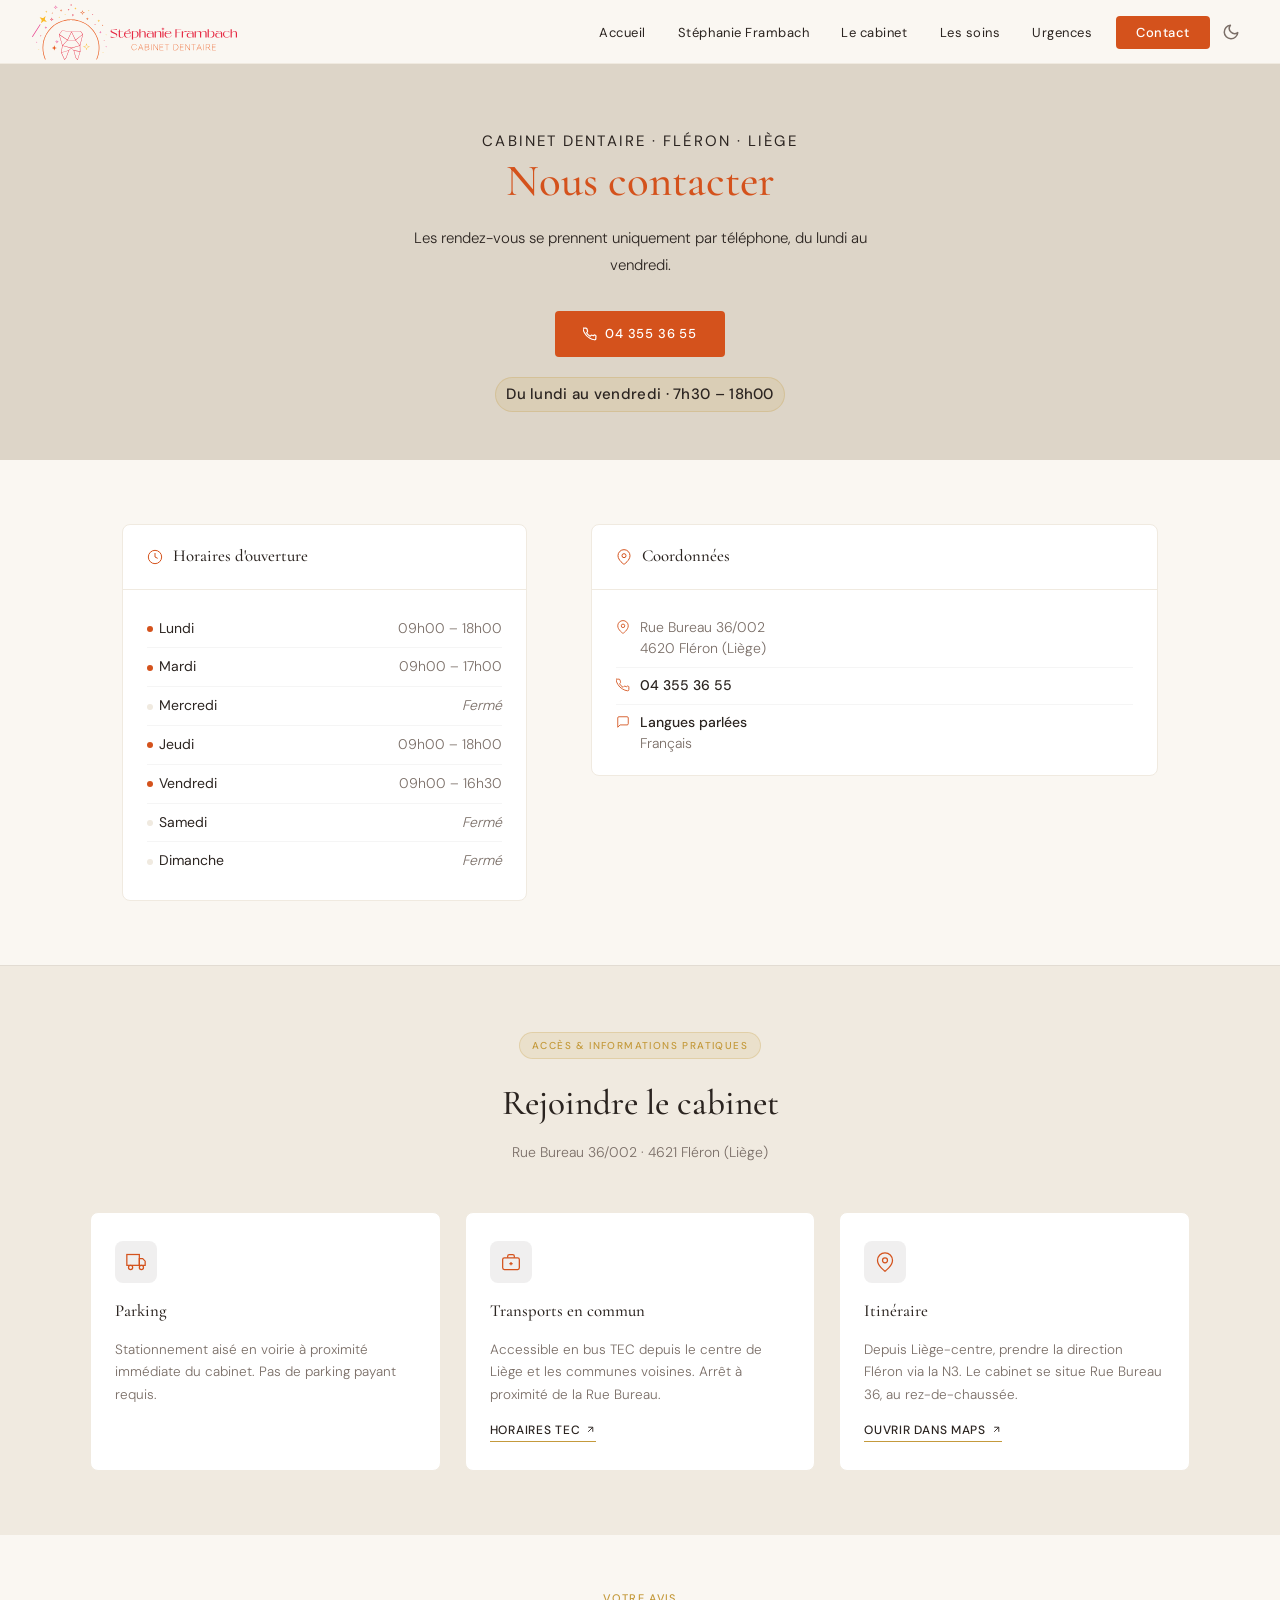
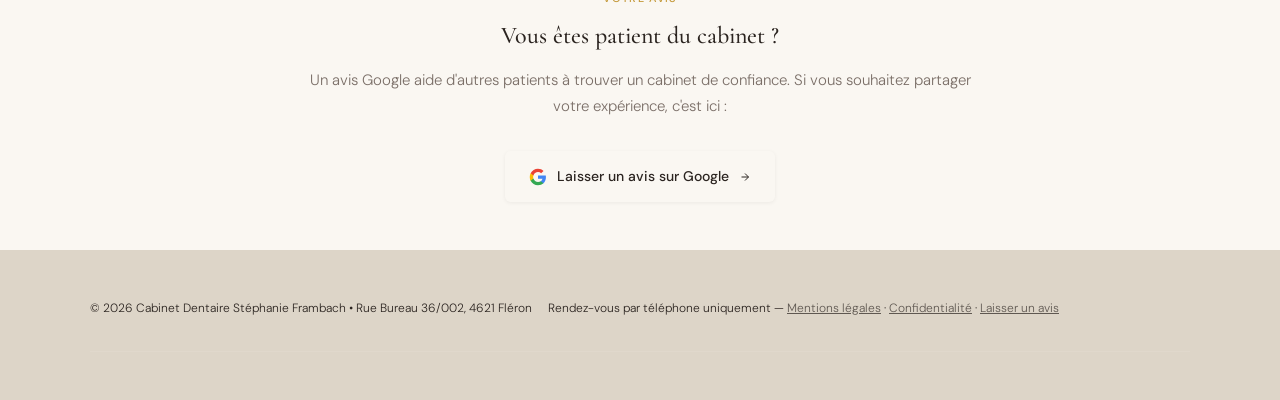
==== contact.html @ 39850436 "Initial commit" ====
<!DOCTYPE html>
<html lang="fr">
<head>
  <meta charset="UTF-8">
  <meta name="viewport" content="width=device-width, initial-scale=1.0">
  <title>Contact — Cabinet Dentaire Stéphanie Frambach · Fléron</title>
  <meta name="description" content="Contactez le Cabinet Dentaire Stéphanie Frambach à Fléron. Rendez-vous par téléphone au 04 355 36 55. Adresse, horaires, accès et informations pratiques.">
  <link rel="stylesheet" href="fonts/fonts.css">
  <link rel="canonical" href="https://www.frambach-dentiste.be/contact.html">
  <meta property="og:type"         content="website">
  <meta property="og:site_name"    content="Cabinet Dentaire Stéphanie Frambach">
  <meta property="og:locale"       content="fr_BE">
  <meta property="og:url"          content="https://www.frambach-dentiste.be/contact.html">
  <meta property="og:title"        content="Contact — Cabinet Dentaire Stéphanie Frambach · Fléron">
  <meta property="og:description"  content="Contactez le Cabinet Dentaire Stéphanie Frambach à Fléron. Rendez-vous par téléphone au 04 355 36 55. Adresse, horaires, accès et informations pratiques.">
  <meta property="og:image"        content="https://www.frambach-dentiste.be/images/og-cover.jpg">
  <meta property="og:image:width"  content="1200">
  <meta property="og:image:height" content="630">
  <link rel="icon" type="image/png" href="images/favicon.png">
  <script>!function(){var t=localStorage.getItem("theme"),d=window.matchMedia&&window.matchMedia("(prefers-color-scheme:dark)").matches;document.documentElement.setAttribute("data-theme",t||(d?"dark":"light"))}();</script>
  <style>
    *, *::before, *::after { box-sizing: border-box; margin: 0; padding: 0; }

    :root {
      --bg:            #FAF7F2;
      --surface:       #FFFFFF;
      --surface-alt:   #F0EAE0;
      --surface-deep:  #DDD5C8;
      --border:        #DDD5C8;
      --border-subtle: #EDE8E1;
      --texte:         #2B2420;
      --texte-doux:    #7A6E67;
      --orange:        #D4521C;
      --orange-hover:  #B84418;
      --orange-soft:   #F5E5DC;
      --or:            #C49A3C;
      --or-pale:       #DDB96A;
      --or-dk:         #9A7522;
      --serif: 'Cormorant Garamond', Georgia, serif;
      --sans:  'DM Sans', system-ui, sans-serif;
    }

    [data-theme="dark"] {
      --bg:            #130E0B;
      --surface:       #1C1410;
      --surface-alt:   #261A14;
      --surface-deep:  #301F17;
      --border:        #3A2920;
      --border-subtle: #251A14;
      --texte:         #F2EDE6;
      --texte-doux:    #A89990;
      --orange:        #E0622A;
      --orange-hover:  #F07040;
      --orange-soft:   #2E1A10;
      --or:            #D4A848;
      --or-pale:       #C49A3C;
      --or-dk:         #A87C28;
    }

    html { scroll-behavior: smooth; }

    body {
      font-family: var(--sans);
      font-weight: 300;
      color: var(--texte);
      background: var(--bg);
      line-height: 1.7;
      font-size: 16px;
    }

    /* ─── NAV ─── */
    nav {
      background: var(--bg);
      border-bottom: 1px solid var(--surface-alt);
      position: sticky;
      top: 0;
      z-index: 100;
      padding: 0 2rem;
      display: flex;
      align-items: center;
      justify-content: space-between;
      height: 64px;
    }
    .nav-brand {
      display: flex;
      align-items: center;
      text-decoration: none;
      height: 44px;
    }
    .nav-logo {
      height: 56px;
      width: auto;
      display: block;
    }
    .nav-logo-placeholder {
      display: none;
      font-family: var(--serif);
      font-size: 18px;
      font-weight: 500;
      color: var(--orange);
      line-height: 1.2;
    }
    .nav-logo-placeholder span {
      display: block;
      font-size: 11px;
      font-family: var(--sans);
      font-weight: 300;
      color: var(--texte-doux);
      letter-spacing: 0.06em;
      text-transform: uppercase;
      margin-top: 2px;
    }
    .nav-logo[data-error="true"] { display: none; }
    .nav-logo[data-error="true"] ~ .nav-logo-placeholder { display: block; }
    .nav-links {
      display: flex;
      list-style: none;
      gap: 0;
      align-items: center;
    }
    .nav-links a {
      text-decoration: none;
      color: var(--texte);
      font-size: 13px;
      font-weight: 400;
      letter-spacing: 0.04em;
      padding: 8px 16px;
      border-radius: 4px;
      transition: color 0.2s, background 0.2s;
      position: relative;
    }
    .nav-links a:hover { color: var(--orange); background: var(--bg); }
    .nav-links a.active { color: var(--orange); font-weight: 500; }
    .nav-links a.active::after {
      content: '';
      position: absolute;
      bottom: -1px;
      left: 16px;
      right: 16px;
      height: 2px;
      background: var(--orange);
      border-radius: 1px;
    }
    .nav-cta {
      background: var(--orange) !important;
      color: var(--surface) !important;
      padding: 8px 20px !important;
      border-radius: 4px !important;
      font-weight: 500 !important;
      margin-left: 8px;
      transition: background 0.2s !important;
    }
    .nav-cta:hover { background: var(--orange-hover) !important; }
    .nav-theme-li { display: flex; align-items: center; margin-left: 4px; }
    .theme-toggle {
      background: none;
      border: none;
      cursor: pointer;
      padding: 6px 8px;
      color: var(--texte-doux);
      display: flex;
      align-items: center;
      border-radius: 6px;
      transition: color 0.2s, background 0.2s;
    }
    .theme-toggle:hover { color: var(--orange); background: var(--surface-alt); }
    .theme-toggle svg { width: 18px; height: 18px; }
    .theme-toggle .icon-sun { display: none; }
    .theme-toggle .icon-moon { display: block; }
    [data-theme="dark"] .theme-toggle .icon-sun { display: block; }
    [data-theme="dark"] .theme-toggle .icon-moon { display: none; }
    .nav-hamburger { display: none; background: none; border: none; cursor: pointer; padding: 4px; }

    /* ─── PAGE HERO ─── */
    .page-hero {
      background: var(--surface-deep);
      padding: 4rem 2rem 3rem;
      text-align: center;
      position: relative;
      overflow: hidden;
    }
    .page-hero::before {
      content: '';
      position: absolute;
      inset: 0;
      background: none;
      pointer-events: none;
    }
    .page-hero-eyebrow {
      font-size: 11px;
      font-weight: 400;
      letter-spacing: 0.14em;
      text-transform: uppercase;
      color: var(--or);
      margin-bottom: 0.75rem;
      animation: fadeUp 0.6s ease both;
    }
    .page-hero h1 {
      font-family: var(--serif);
      font-size: clamp(1.8rem, 3.5vw, 2.8rem);
      font-weight: 500;
      color: var(--orange);
      line-height: 1.2;
      margin-bottom: 1rem;
      animation: fadeUp 0.6s 0.1s ease both;
    }
    .page-hero p {
      font-size: 15px;
      color: var(--texte);
      max-width: 480px;
      margin: 0 auto;
      line-height: 1.8;
      animation: fadeUp 0.6s 0.2s ease both;
    }
    .hero-actions {
      display: flex;
      flex-direction: column;
      align-items: center;
      gap: 20px;
      margin-top: 2rem;
      animation: fadeUp 0.6s 0.4s ease both;      
    }
    .btn-primary {
      display: inline-flex;
      align-items: center;
      gap: 8px;
      background: var(--orange);
      color: var(--surface);
      text-decoration: none;
      padding: 12px 28px;
      border-radius: 4px;
      font-size: 13px;
      font-weight: 500;
      letter-spacing: 0.06em;
      text-transform: uppercase;
      transition: background 0.2s, transform 0.15s;
    }
    .btn-primary:hover { background: var(--orange-hover); transform: translateY(-1px); }

    /* ─── HORAIRE BADGE ─── */
    .horaire-badge {
      display: inline-flex;
      align-items: center;
      gap: 4px;
      background: rgba(196,154,60,0.12);
      color: var(--texte);
      font-size: 12px;
      font-weight: 500;
      padding: 3px 10px;
      border-radius: 20px;
      border: 1px solid rgba(196,154,60,0.25);
      margin-top: 6px;
      letter-spacing: 0.02em;
    }

    /* ─── LAYOUT PRINCIPAL ─── */
    .contact-layout {
      max-width: 1100px;
      margin: 0 auto;
      padding: 4rem 2rem;
      display: grid;
      grid-template-columns: 1fr 1.4fr;
      gap: 4rem;
      align-items: start;
    }

    /* ─── COLONNE GAUCHE — infos ─── */
    .info-col { display: flex; flex-direction: column; gap: 2.5rem; }

    .info-card {
      background: var(--surface);
      border-radius: 8px;
      border: 1px solid var(--surface-alt);
      overflow: hidden;
    }
    .info-card-header {
      padding: 1.1rem 1.5rem;
      border-bottom: 1px solid var(--surface-alt);
      display: flex;
      align-items: center;
      gap: 10px;
    }
    .info-card-header svg {
      width: 16px;
      height: 16px;
      stroke: var(--orange);
      fill: none;
      stroke-width: 1.5;
      flex-shrink: 0;
    }
    .info-card-header h2 {
      font-family: var(--serif);
      font-size: 1.05rem;
      font-weight: 500;
      color: var(--texte);
    }
    .info-card-body { padding: 1.25rem 1.5rem; }

    /* Rows dans les cards */
    .info-row {
      display: flex;
      align-items: flex-start;
      gap: 10px;
      font-size: 14px;
      color: var(--texte-doux);
      line-height: 1.55;
      padding: 7px 0;
      border-bottom: 1px solid rgba(0,0,0,0.04);
    }
    .info-row:last-child { border-bottom: none; padding-bottom: 0; }
    .info-row svg { width: 14px; height: 14px; stroke: var(--orange); fill: none; stroke-width: 1.5; margin-top: 3px; flex-shrink: 0; }
    .info-row a { color: var(--texte); text-decoration: none; font-weight: 500; }
    .info-row a:hover { color: var(--or); }
    .info-row strong { color: var(--texte); font-weight: 500; }

    /* Horaires */
    .horaires-table { width: 100%; border-collapse: collapse; }
    .horaires-table tr td {
      padding: 7px 0;
      font-size: 14px;
      color: var(--texte-doux);
      border-bottom: 1px solid rgba(0,0,0,0.04);
      vertical-align: middle;
    }
    .horaires-table tr:last-child td { border-bottom: none; }
    .horaires-table tr td:first-child {
      font-weight: 400;
      color: var(--texte);
      width: 42%;
    }
    .horaires-table tr td:last-child { text-align: right; }
    .ferme { color: #7A6E67 !important; font-style: italic; }
    .jour-badge {
      display: inline-block;
      width: 6px;
      height: 6px;
      border-radius: 50%;
      background: var(--orange);
      margin-right: 6px;
      vertical-align: middle;
    }
    .jour-badge.closed { background: var(--surface-alt); }

    /* Badges convention / tiers payant */
    .badge-row { display: flex; flex-wrap: wrap; gap: 8px; margin-top: 4px; }
    .badge {
      display: inline-flex;
      align-items: center;
      gap: 5px;
      padding: 4px 10px;
      border-radius: 20px;
      font-size: 12px;
      font-weight: 400;
      background: var(--bg);
      color: var(--texte-doux);
      border: 1px solid var(--surface-alt);
    }
    .badge svg { width: 11px; height: 11px; stroke: var(--orange); fill: none; stroke-width: 2; }
    .badge.green { background: rgba(212,82,28,0.08); border-color: rgba(212,82,28,0.12); color: var(--orange); }

    /* ─── COLONNE DROITE — carte ─── */
    .map-col { display: flex; flex-direction: column; gap: 1.5rem; }

    .map-wrapper {
      border-radius: 8px;
      overflow: hidden;
      border: 1px solid var(--surface-alt);
      box-shadow: 0 2px 12px rgba(0,0,0,0.06);
      background: var(--surface-alt);
    }
    .map-wrapper iframe {
      display: block;
      width: 100%;
      height: 420px;
      border: none;
    }
    .map-footer {
      display: flex;
      align-items: center;
      justify-content: space-between;
      padding: 0.9rem 1.1rem;
      background: var(--surface);
      border-top: 1px solid var(--surface-alt);
    }
    .map-address {
      font-size: 13px;
      color: var(--texte-doux);
      line-height: 1.4;
    }
    .map-address strong { display: block; color: var(--texte); font-weight: 500; }
    .map-link {
      display: inline-flex;
      align-items: center;
      gap: 5px;
      font-size: 12px;
      font-weight: 500;
      letter-spacing: 0.06em;
      text-transform: uppercase;
      color: var(--texte);
      text-decoration: none;
      white-space: nowrap;
      flex-shrink: 0;
      margin-left: 1rem;
      border-bottom: 1px solid var(--or);
      padding-bottom: 1px;
      transition: color 0.2s;
    }
    .map-link:hover { color: var(--or); }
    .map-link svg { width: 12px; height: 12px; stroke: currentColor; fill: none; stroke-width: 2; }

    /* Accès card sous la map */
    .access-card {
      background: var(--surface);
      border-radius: 8px;
      border: 1px solid var(--surface-alt);
      padding: 1.25rem 1.5rem;
      display: grid;
      grid-template-columns: 1fr 1fr;
      gap: 1rem 1.5rem;
    }
    .access-item { display: flex; flex-direction: column; gap: 4px; }
    .access-label {
      font-size: 10px;
      font-weight: 500;
      letter-spacing: 0.1em;
      text-transform: uppercase;
      color: var(--or);
    }
    .access-value {
      font-size: 13px;
      color: var(--texte-doux);
      line-height: 1.5;
    }

    /* ─── SECTION ACCÈS PRATIQUE ─── */
    .acces-section {
      background: var(--surface-alt);
      padding: 4rem 2rem;
      border-top: 1px solid rgba(0,0,0,0.06);
    }
    .acces-inner { max-width: 1100px; margin: 0 auto; }
    .acces-header {
      text-align: center;
      margin-bottom: 3rem;
    }
    .section-tag {
      display: inline-block;
      font-size: 10px;
      font-weight: 500;
      letter-spacing: 0.14em;
      text-transform: uppercase;
      color: var(--or);
      background: rgba(196,154,60,0.12);
      border: 1px solid rgba(196,154,60,0.25);
      padding: 4px 12px;
      border-radius: 20px;
      margin-bottom: 0.85rem;
    }
    .acces-header h2 {
      font-family: var(--serif);
      font-size: clamp(1.6rem, 3vw, 2.2rem);
      font-weight: 500;
      color: var(--texte);
      margin-bottom: 0.5rem;
    }
    .acces-header p {
      font-size: 14px;
      color: var(--texte-doux);
    }
    .acces-grid {
      display: grid;
      grid-template-columns: repeat(3, 1fr);
      gap: 1.5rem;
    }
    .acces-card {
      background: var(--surface);
      border-radius: 8px;
      border: 1px solid var(--surface-alt);
      padding: 1.75rem 1.5rem;
      display: flex;
      flex-direction: column;
      gap: 0.85rem;
    }
    .acces-card-icon {
      width: 42px;
      height: 42px;
      border-radius: 8px;
      background: rgba(43,36,32,0.07);
      display: flex;
      align-items: center;
      justify-content: center;
      flex-shrink: 0;
    }
    .acces-card-icon svg {
      width: 20px;
      height: 20px;
      stroke: var(--orange);
      fill: none;
      stroke-width: 1.5;
    }
    .acces-card h3 {
      font-family: var(--serif);
      font-size: 1.05rem;
      font-weight: 500;
      color: var(--texte);
    }
    .acces-card p {
      font-size: 13.5px;
      color: var(--texte-doux);
      line-height: 1.65;
    }
    .acces-card a {
      display: inline-flex;
      align-items: center;
      gap: 5px;
      font-size: 12px;
      font-weight: 500;
      letter-spacing: 0.06em;
      text-transform: uppercase;
      color: var(--texte);
      text-decoration: none;
      border-bottom: 1px solid var(--or);
      padding-bottom: 1px;
      margin-top: auto;
      transition: color 0.2s;
      width: fit-content;
    }
    .acces-card a:hover { color: var(--or); }
    .acces-card a svg { width: 11px; height: 11px; stroke: currentColor; fill: none; stroke-width: 2; }

    /* ─── FOOTER ─── */
    footer {
      background: var(--surface-deep);
      padding: 3rem 2rem 1.5rem;
    }
    .footer-inner {
      max-width: 1100px;
      margin: 0 auto;
    }
    .footer-top {
      display: flex;
      justify-content: space-between;
      align-items: flex-start;
      gap: 2rem;
      flex-wrap: wrap;
      padding-bottom: 2rem;
      border-bottom: 1px solid rgba(255,255,255,0.08);
      margin-bottom: 1.5rem;
    }
    .footer-bottom {
      display: flex;
      justify-content: space-between;
      align-items: center;
      flex-wrap: wrap;
      gap: 1rem;
    }
    .footer-copy { font-size: 12px; color: var(--texte); }
    .footer-copy a { color: inherit; text-decoration: underline; opacity: 0.7; }
    .footer-copy a:hover { opacity: 1; }

    /* ─── ANIMATIONS ─── */
    @keyframes fadeUp {
      from { opacity: 0; transform: translateY(14px); }
      to   { opacity: 1; transform: translateY(0); }
    }

    /* ─── MOBILE ─── */
    @media (max-width: 768px) {
      .nav-links { display: none; }
      .nav-hamburger { display: flex; flex-direction: column; gap: 4px; }
      .nav-hamburger span { display: block; width: 22px; height: 1.5px; background: var(--texte); border-radius: 1px; }
      .nav-links.open {
        display: flex;
        flex-direction: column;
        position: absolute;
        top: 64px;
        left: 0; right: 0;
        background: var(--surface);
        border-bottom: 1px solid var(--surface-alt);
        padding: 1rem;
        gap: 4px;
      }
      .nav-links.open a { padding: 10px 12px; }
      .nav-cta { margin-left: 0; }
      .contact-layout {
        grid-template-columns: 1fr;
        gap: 2rem;
        padding: 2rem 1.5rem;
      }
      .map-col { order: -1; }
      .map-wrapper iframe { height: 280px; }
      .access-card { grid-template-columns: 1fr 1fr; }
      .acces-grid { grid-template-columns: 1fr; }
      footer .footer-top { flex-direction: column; }
    }

    @media (max-width: 480px) {
      .access-card { grid-template-columns: 1fr; }
    }
  </style>
</head>
<body>

  <!-- NAVIGATION -->
  <nav id="nav">
    <a href="index.html" class="nav-brand">
      <img
        src="images/logo-frambach.svg"
        alt="Cabinet Dentaire Stéphanie Frambach"
        class="nav-logo"
        onerror="this.setAttribute('data-error','true')"
      />
      <span class="nav-logo-placeholder">
        Cabinet Dentaire Stéphanie Frambach
        <span>Dentiste généraliste · Fléron</span>
      </span>
    </a>
    <button class="nav-hamburger" id="hamburger" aria-label="Menu" onclick="document.querySelector('.nav-links').classList.toggle('open')">
      <span></span><span></span><span></span>
    </button>
    <ul class="nav-links" id="nav-links">
      <li><a href="index.html">Accueil</a></li>
      <li><a href="docteur-frambach.html">Stéphanie Frambach</a></li>
      <li><a href="le-cabinet.html">Le cabinet</a></li>
      <li><a href="les-soins.html">Les soins</a></li>
      <li><a href="urgences.html">Urgences</a></li>
      <li><a href="contact.html" class="nav-cta">Contact</a></li>
      <li class="nav-theme-li"><button class="theme-toggle" onclick="toggleTheme()" aria-label="Changer le thème"><svg class="icon-sun" viewBox="0 0 24 24" fill="none" stroke="currentColor" stroke-width="2" stroke-linecap="round" stroke-linejoin="round"><circle cx="12" cy="12" r="5"/><line x1="12" y1="1" x2="12" y2="3"/><line x1="12" y1="21" x2="12" y2="23"/><line x1="4.22" y1="4.22" x2="5.64" y2="5.64"/><line x1="18.36" y1="18.36" x2="19.78" y2="19.78"/><line x1="1" y1="12" x2="3" y2="12"/><line x1="21" y1="12" x2="23" y2="12"/><line x1="4.22" y1="19.78" x2="5.64" y2="18.36"/><line x1="18.36" y1="5.64" x2="19.78" y2="4.22"/></svg><svg class="icon-moon" viewBox="0 0 24 24" fill="none" stroke="currentColor" stroke-width="2" stroke-linecap="round" stroke-linejoin="round"><path d="M21 12.79A9 9 0 1 1 11.21 3 7 7 0 0 0 21 12.79z"/></svg></button></li>
    </ul>
  </nav>

  <!-- PAGE HERO -->
  <section class="page-hero">
    <p class="page-hero-eyebrow">Cabinet dentaire · Fléron · Liège</p>
    <h1>Nous contacter</h1>
    <p>Les rendez-vous se prennent uniquement par téléphone, du lundi au vendredi.</p>
    <div class="hero-actions">
      <a href="tel:0435536355" class="btn-primary">
        <svg width="14" height="14" fill="none" stroke="currentColor" stroke-width="2" viewBox="0 0 24 24">
          <path d="M22 16.92v3a2 2 0 01-2.18 2 19.79 19.79 0 01-8.63-3.07A19.5 19.5 0 013.07 10.8a19.79 19.79 0 01-3.07-8.68A2 2 0 012 2h3a2 2 0 012 1.72c.127.96.361 1.903.7 2.81a2 2 0 01-.45 2.11L6.09 9.91a16 16 0 006 6l1.27-1.27a2 2 0 012.11-.45c.907.339 1.85.573 2.81.7A2 2 0 0122 16.92z"/>
        </svg>
        04 355 36 55
      </a>
      <p class="horaire-badge">Du lundi au vendredi · 7h30 – 18h00</p>
    </div>
  </section>

  <!-- CONTENU PRINCIPAL -->
  <div class="contact-layout">

    <!-- COLONNE GAUCHE -->
    <div class="info-col">

      <!-- Horaires -->
      <div class="info-card">
        <div class="info-card-header">
          <svg viewBox="0 0 24 24"><circle cx="12" cy="12" r="10"/><polyline points="12 6 12 12 16 14"/></svg>
          <h2>Horaires d'ouverture</h2>
        </div>
        <div class="info-card-body">
          <table class="horaires-table">
            <tr>
              <td><span class="jour-badge"></span>Lundi</td>
              <td>09h00 – 18h00</td>
            </tr>
            <tr>
              <td><span class="jour-badge"></span>Mardi</td>
              <td>09h00 – 17h00</td>
            </tr>
            <tr>
              <td><span class="jour-badge closed"></span>Mercredi</td>
              <td class="ferme">Fermé</td>
            </tr>
            <tr>
              <td><span class="jour-badge"></span>Jeudi</td>
              <td>09h00 – 18h00</td>
            </tr>
            <tr>
              <td><span class="jour-badge"></span>Vendredi</td>
              <td>09h00 – 16h30</td>
            </tr>
            <tr>
              <td><span class="jour-badge closed"></span>Samedi</td>
              <td class="ferme">Fermé</td>
            </tr>
            <tr>
              <td><span class="jour-badge closed"></span>Dimanche</td>
              <td class="ferme">Fermé</td>
            </tr>
          </table>
        </div>
      </div>

    </div><!-- /info-col -->

    <!-- COLONNE DROITE — Coordonnées + Carte + Accès -->
    <div class="map-col">

      <!-- Coordonnées -->
      <div class="info-card">
        <div class="info-card-header">
          <svg viewBox="0 0 24 24"><path d="M21 10c0 7-9 13-9 13s-9-6-9-13a9 9 0 0118 0z"/><circle cx="12" cy="10" r="3"/></svg>
          <h2>Coordonnées</h2>
        </div>
        <div class="info-card-body">
          <div class="info-row">
            <svg viewBox="0 0 24 24"><path d="M21 10c0 7-9 13-9 13s-9-6-9-13a9 9 0 0118 0z"/><circle cx="12" cy="10" r="3"/></svg>
            <div>Rue Bureau 36/002<br>4620 Fléron (Liège)</div>
          </div>
          <div class="info-row">
            <svg viewBox="0 0 24 24"><path d="M22 16.92v3a2 2 0 01-2.18 2 19.79 19.79 0 01-8.63-3.07A19.5 19.5 0 013.07 10.8a19.79 19.79 0 01-3.07-8.68A2 2 0 012 2h3a2 2 0 012 1.72c.127.96.361 1.903.7 2.81a2 2 0 01-.45 2.11L6.09 9.91a16 16 0 006 6l1.27-1.27a2 2 0 012.11-.45c.907.339 1.85.573 2.81.7A2 2 0 0122 16.92z"/></svg>
            <a href="tel:0435536355">04 355 36 55</a>
          </div>
          <div class="info-row">
            <svg viewBox="0 0 24 24"><path d="M21 15a2 2 0 01-2 2H7l-4 4V5a2 2 0 012-2h14a2 2 0 012 2z"/></svg>
            <div><strong>Langues parlées</strong><br>Français</div>
          </div>
        </div>
      </div>

    </div><!-- /map-col -->

  </div><!-- /contact-layout -->

  <!-- SECTION ACCÈS & INFORMATIONS PRATIQUES -->
  <section class="acces-section">
    <div class="acces-inner">
      <div class="acces-header">
        <span class="section-tag">Accès & informations pratiques</span>
        <h2>Rejoindre le cabinet</h2>
        <p>Rue Bureau 36/002 · 4621 Fléron (Liège)</p>
      </div>
      <div class="acces-grid">

        <div class="acces-card">
          <div class="acces-card-icon">
            <svg viewBox="0 0 24 24"><rect x="1" y="3" width="15" height="13"/><polygon points="16 8 20 8 23 11 23 16 16 16 16 8"/><circle cx="5.5" cy="18.5" r="2.5"/><circle cx="18.5" cy="18.5" r="2.5"/></svg>
          </div>
          <h3>Parking</h3>
          <p>Stationnement aisé en voirie à proximité immédiate du cabinet. Pas de parking payant requis.</p>
        </div>

        <div class="acces-card">
          <div class="acces-card-icon">
            <svg viewBox="0 0 24 24"><rect x="2" y="7" width="20" height="14" rx="2"/><path d="M16 7V5a2 2 0 00-2-2h-4a2 2 0 00-2 2v2"/><line x1="12" y1="12" x2="12" y2="16"/><line x1="10" y1="14" x2="14" y2="14"/></svg>
          </div>
          <h3>Transports en commun</h3>
          <p>Accessible en bus TEC depuis le centre de Liège et les communes voisines. Arrêt à proximité de la Rue Bureau.</p>
          <a href="https://www.letec.be" target="_blank" rel="noopener">
            Horaires TEC
            <svg viewBox="0 0 24 24"><line x1="7" y1="17" x2="17" y2="7"/><polyline points="7 7 17 7 17 17"/></svg>
          </a>
        </div>

        <div class="acces-card">
          <div class="acces-card-icon">
            <svg viewBox="0 0 24 24"><path d="M21 10c0 7-9 13-9 13s-9-6-9-13a9 9 0 0118 0z"/><circle cx="12" cy="10" r="3"/></svg>
          </div>
          <h3>Itinéraire</h3>
          <p>Depuis Liège-centre, prendre la direction Fléron via la N3. Le cabinet se situe Rue Bureau 36, au rez-de-chaussée.</p>
          <a href="https://maps.google.com/?q=Rue+Bureau+36,+4621+Fléron,+Belgique" target="_blank" rel="noopener">
            Ouvrir dans Maps
            <svg viewBox="0 0 24 24"><line x1="7" y1="17" x2="17" y2="7"/><polyline points="7 7 17 7 17 17"/></svg>
          </a>
        </div>

      </div>
    </div>
  </section>


  <!-- AVIS GOOGLE -->
  <section style="background: var(--creme); padding: 3rem 2rem; border-top: 1px solid var(--creme-mid);">
    <div style="max-width: 680px; margin: 0 auto; text-align: center;">
      <span style="display: inline-block; font-size: 11px; font-weight: 500; letter-spacing: 0.12em; text-transform: uppercase; color: var(--or); margin-bottom: 0.75rem;">Votre avis</span>
      <h2 style="font-family: var(--serif); font-size: 1.5rem; font-weight: 500; color: var(--texte); margin-bottom: 1rem; line-height: 1.3;">Vous êtes patient du cabinet ?</h2>
      <p style="font-size: 15px; color: var(--texte-doux); line-height: 1.75; margin-bottom: 2rem;">Un avis Google aide d'autres patients à trouver un cabinet de confiance. Si vous souhaitez partager votre expérience, c'est ici :</p>
      <a href="https://www.google.com/search?sca_esv=3df39b1f29bc2f8f&sxsrf=ANbL-n7Ypntmsi2mDtUpsgQH4TIjG6ddMg:1777442916231&si=AL3DRZFIhG6pAqfNLal55wUTwygCG0fClF3UxiOmgw9Hq7nbWQ_9FLi091JX9YJ6JtrWbzt2RheUGinvZo4nqyVSPJp3hwSlm3Px4ykmmLHrIBm7LLf8hU2JE641ZBtiujvEfCTGknKCRJobtBTjHGIUFoP81W72d01PgXNHRb6j4V80ic9vRD8%3D&q=Cabinet+dentaire+St%C3%A9phanie+Frambach+Avis&sa=X&ved=2ahUKEwi1qIXtspKUAxWPzgIHHQCEPckQ0bkNegQIRBAF&biw=3440&bih=1271&dpr=1"
         target="_blank"
         rel="noopener noreferrer"
         style="display: inline-flex; align-items: center; gap: 10px; background: var(--blanc); color: var(--texte); border: 1px solid var(--creme-mid); border-radius: 6px; padding: 0.85rem 1.5rem; font-size: 14px; font-weight: 500; text-decoration: none; box-shadow: 0 1px 4px rgba(0,0,0,0.06); transition: box-shadow 0.2s;">
        <svg width="18" height="18" viewBox="0 0 24 24" fill="none" xmlns="http://www.w3.org/2000/svg">
          <path d="M22.56 12.25c0-.78-.07-1.53-.2-2.25H12v4.26h5.92c-.26 1.37-1.04 2.53-2.21 3.31v2.77h3.57c2.08-1.92 3.28-4.74 3.28-8.09z" fill="#4285F4"/>
          <path d="M12 23c2.97 0 5.46-.98 7.28-2.66l-3.57-2.77c-.98.66-2.23 1.06-3.71 1.06-2.86 0-5.29-1.93-6.16-4.53H2.18v2.84C3.99 20.53 7.7 23 12 23z" fill="#34A853"/>
          <path d="M5.84 14.09c-.22-.66-.35-1.36-.35-2.09s.13-1.43.35-2.09V7.07H2.18C1.43 8.55 1 10.22 1 12s.43 3.45 1.18 4.93l3.66-2.84z" fill="#FBBC05"/>
          <path d="M12 5.38c1.62 0 3.06.56 4.21 1.64l3.15-3.15C17.45 2.09 14.97 1 12 1 7.7 1 3.99 3.47 2.18 7.07l3.66 2.84c.87-2.6 3.3-4.53 6.16-4.53z" fill="#EA4335"/>
        </svg>
        Laisser un avis sur Google
        <svg width="12" height="12" viewBox="0 0 24 24" fill="none" stroke="currentColor" stroke-width="2"><line x1="5" y1="12" x2="19" y2="12"/><polyline points="12 5 19 12 12 19"/></svg>
      </a>
    </div>
  </section>

  <!-- FOOTER -->
  <footer>
    <div class="footer-inner">
      <div class="footer-top">
      <div class="footer-bottom">
        <p class="footer-copy">© 2026 Cabinet Dentaire Stéphanie Frambach • Rue Bureau 36/002, 4621 Fléron</p>
        <p class="footer-copy">Rendez-vous par téléphone uniquement — <a href="mentions-legales.html">Mentions légales</a> · <a href="politique-de-confidentialite.html">Confidentialité</a> · <a href="https://www.google.com/search?sca_esv=3df39b1f29bc2f8f&sxsrf=ANbL-n7Ypntmsi2mDtUpsgQH4TIjG6ddMg:1777442916231&si=AL3DRZFIhG6pAqfNLal55wUTwygCG0fClF3UxiOmgw9Hq7nbWQ_9FLi091JX9YJ6JtrWbzt2RheUGinvZo4nqyVSPJp3hwSlm3Px4ykmmLHrIBm7LLf8hU2JE641ZBtiujvEfCTGknKCRJobtBTjHGIUFoP81W72d01PgXNHRb6j4V80ic9vRD8%3D&q=Cabinet+dentaire+St%C3%A9phanie+Frambach+Avis&sa=X&ved=2ahUKEwi1qIXtspKUAxWPzgIHHQCEPckQ0bkNegQIRBAF&biw=3440&bih=1271&dpr=1" target="_blank" rel="noopener noreferrer">Laisser un avis</a></p>
      </div>
    </div>
  </footer>

  <script src="theme.js"></script>
</body>
</html>
---- fonts/fonts.css ----
/* ─────────────────────────────────────────────────────────────────────────
   Fonts auto-hébergées — Cormorant Garamond v21 + DM Sans v17
   Subsets : latin + latin-ext (suffisant pour le français belge)
   Généré le 2026-04-27
───────────────────────────────────────────────────────────────────────── */

/* ── Cormorant Garamond — Normal (poids 400 / 500 / 600) ── */

@font-face {
  font-family: 'Cormorant Garamond';
  font-style: normal;
  font-weight: 400 600;
  font-display: swap;
  src: url('cormorant-garamond-normal-latin-ext.woff2') format('woff2');
  unicode-range: U+0100-02BA, U+02BD-02C5, U+02C7-02CC, U+02CE-02D7,
                 U+02DD-02FF, U+0304, U+0308, U+0329, U+1D00-1DBF,
                 U+1E00-1E9F, U+1EF2-1EFF, U+2020, U+20A0-20AB,
                 U+20AD-20C0, U+2113, U+2C60-2C7F, U+A720-A7FF;
}

@font-face {
  font-family: 'Cormorant Garamond';
  font-style: normal;
  font-weight: 400 600;
  font-display: swap;
  src: url('cormorant-garamond-normal-latin.woff2') format('woff2');
  unicode-range: U+0000-00FF, U+0131, U+0152-0153, U+02BB-02BC, U+02C6,
                 U+02DA, U+02DC, U+0304, U+0308, U+0329, U+2000-206F,
                 U+20AC, U+2122, U+2191, U+2193, U+2212, U+2215,
                 U+FEFF, U+FFFD;
}

/* ── Cormorant Garamond — Italic (poids 400 / 500) ── */

@font-face {
  font-family: 'Cormorant Garamond';
  font-style: italic;
  font-weight: 400 500;
  font-display: swap;
  src: url('cormorant-garamond-italic-latin-ext.woff2') format('woff2');
  unicode-range: U+0100-02BA, U+02BD-02C5, U+02C7-02CC, U+02CE-02D7,
                 U+02DD-02FF, U+0304, U+0308, U+0329, U+1D00-1DBF,
                 U+1E00-1E9F, U+1EF2-1EFF, U+2020, U+20A0-20AB,
                 U+20AD-20C0, U+2113, U+2C60-2C7F, U+A720-A7FF;
}

@font-face {
  font-family: 'Cormorant Garamond';
  font-style: italic;
  font-weight: 400 500;
  font-display: swap;
  src: url('cormorant-garamond-italic-latin.woff2') format('woff2');
  unicode-range: U+0000-00FF, U+0131, U+0152-0153, U+02BB-02BC, U+02C6,
                 U+02DA, U+02DC, U+0304, U+0308, U+0329, U+2000-206F,
                 U+20AC, U+2122, U+2191, U+2193, U+2212, U+2215,
                 U+FEFF, U+FFFD;
}

/* ── DM Sans — Normal (poids 300 / 400 / 500) ── */

@font-face {
  font-family: 'DM Sans';
  font-style: normal;
  font-weight: 300 500;
  font-display: swap;
  src: url('dm-sans-latin-ext.woff2') format('woff2');
  unicode-range: U+0100-02BA, U+02BD-02C5, U+02C7-02CC, U+02CE-02D7,
                 U+02DD-02FF, U+0304, U+0308, U+0329, U+1D00-1DBF,
                 U+1E00-1E9F, U+1EF2-1EFF, U+2020, U+20A0-20AB,
                 U+20AD-20C0, U+2113, U+2C60-2C7F, U+A720-A7FF;
}

@font-face {
  font-family: 'DM Sans';
  font-style: normal;
  font-weight: 300 500;
  font-display: swap;
  src: url('dm-sans-latin.woff2') format('woff2');
  unicode-range: U+0000-00FF, U+0131, U+0152-0153, U+02BB-02BC, U+02C6,
                 U+02DA, U+02DC, U+0304, U+0308, U+0329, U+2000-206F,
                 U+20AC, U+2122, U+2191, U+2193, U+2212, U+2215,
                 U+FEFF, U+FFFD;
}
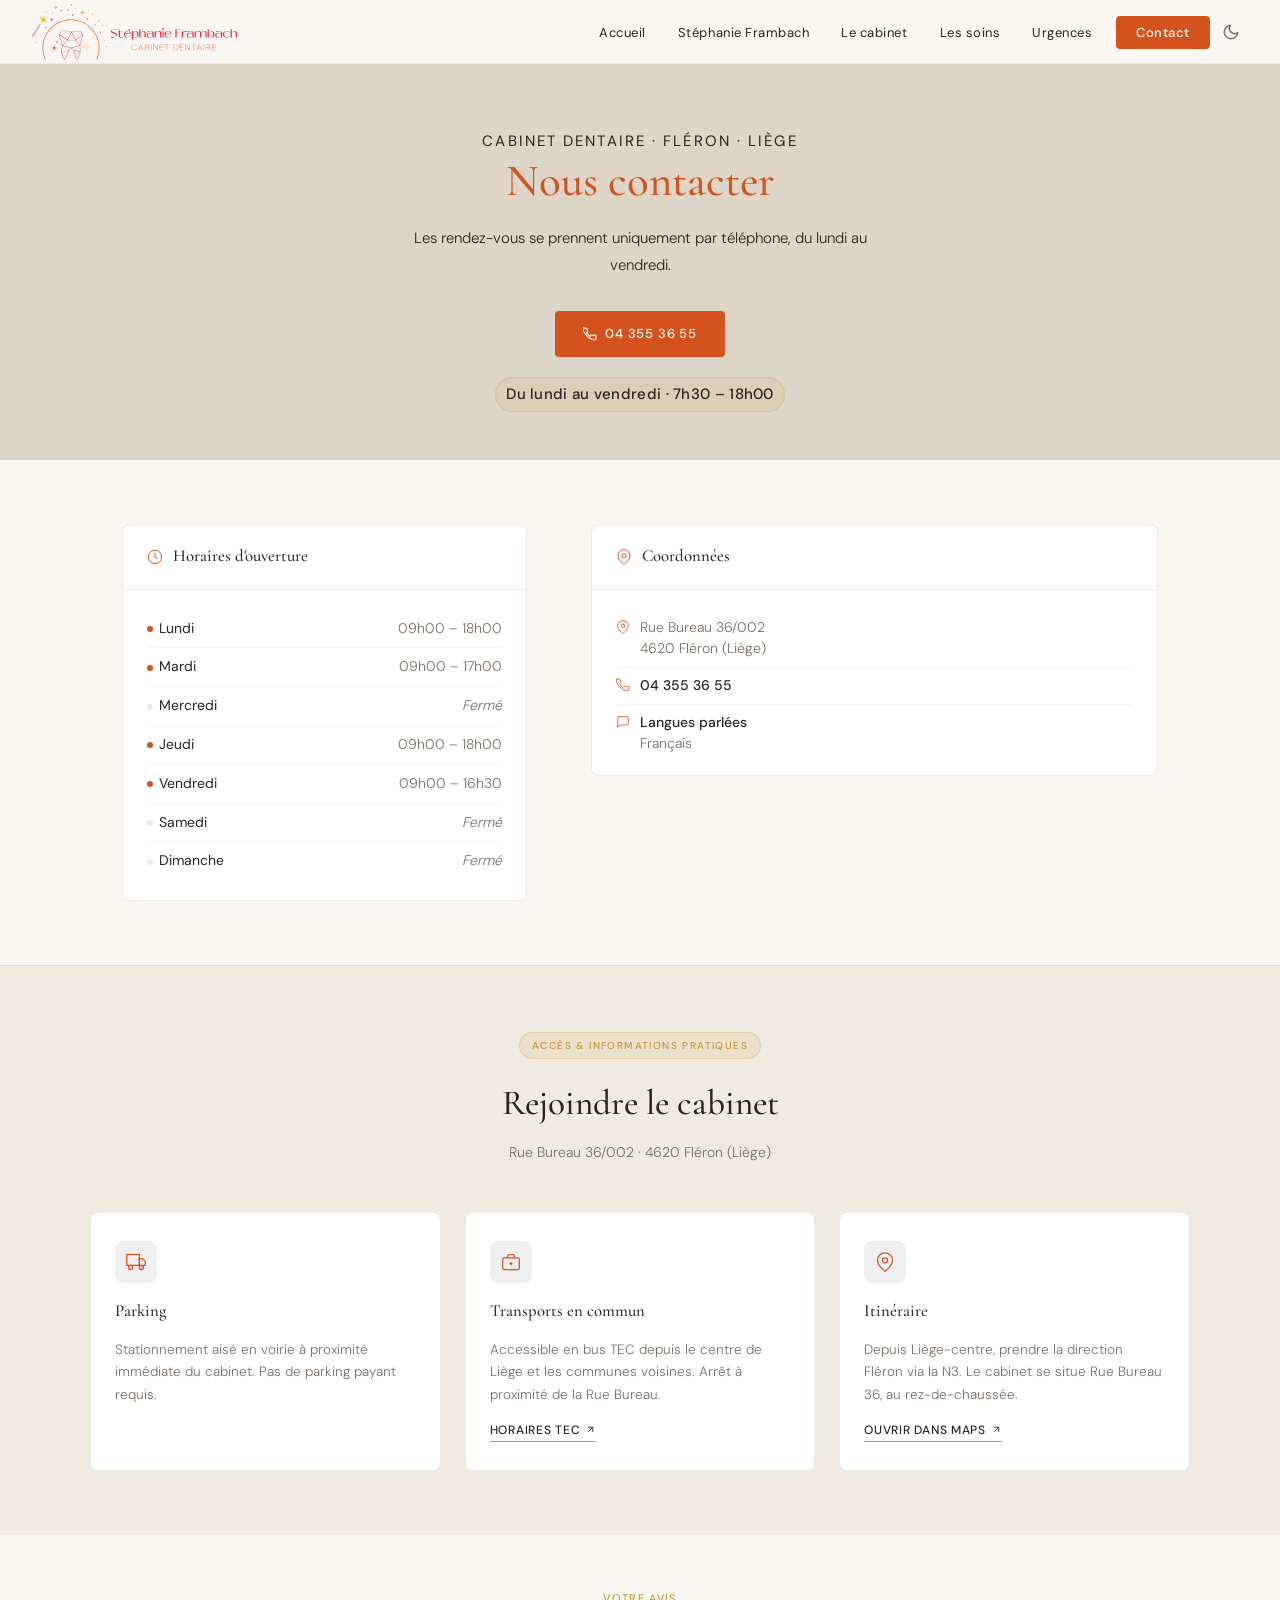
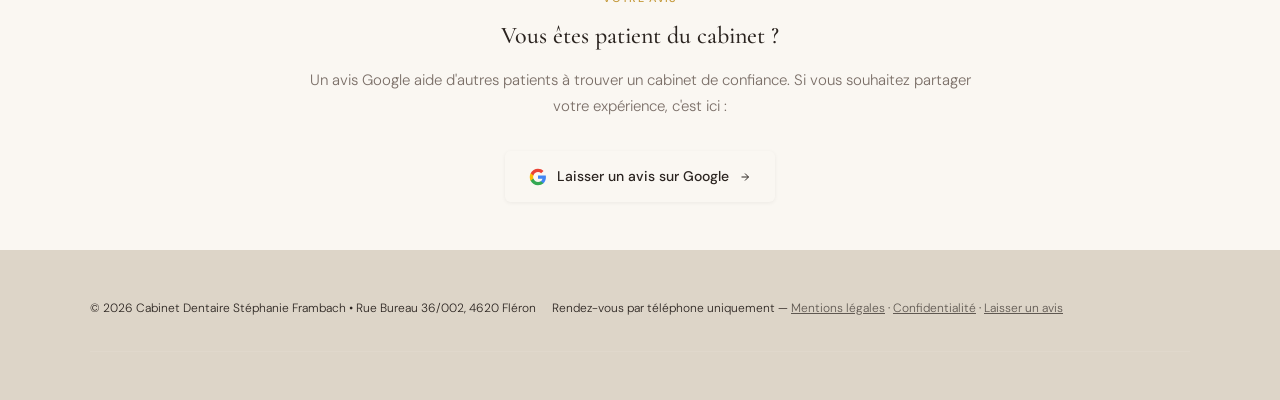
==== commit 424e5bd9: "Fix: code postal 4621 → 4620 dans tous les fichiers" ====
--- a/contact.html
+++ b/contact.html
@@ -635,7 +635,7 @@
     <h1>Nous contacter</h1>
     <p>Les rendez-vous se prennent uniquement par téléphone, du lundi au vendredi.</p>
     <div class="hero-actions">
-      <a href="tel:0435536355" class="btn-primary">
+      <a href="tel:043553655" class="btn-primary">
         <svg width="14" height="14" fill="none" stroke="currentColor" stroke-width="2" viewBox="0 0 24 24">
           <path d="M22 16.92v3a2 2 0 01-2.18 2 19.79 19.79 0 01-8.63-3.07A19.5 19.5 0 013.07 10.8a19.79 19.79 0 01-3.07-8.68A2 2 0 012 2h3a2 2 0 012 1.72c.127.96.361 1.903.7 2.81a2 2 0 01-.45 2.11L6.09 9.91a16 16 0 006 6l1.27-1.27a2 2 0 012.11-.45c.907.339 1.85.573 2.81.7A2 2 0 0122 16.92z"/>
         </svg>
@@ -709,7 +709,7 @@
           </div>
           <div class="info-row">
             <svg viewBox="0 0 24 24"><path d="M22 16.92v3a2 2 0 01-2.18 2 19.79 19.79 0 01-8.63-3.07A19.5 19.5 0 013.07 10.8a19.79 19.79 0 01-3.07-8.68A2 2 0 012 2h3a2 2 0 012 1.72c.127.96.361 1.903.7 2.81a2 2 0 01-.45 2.11L6.09 9.91a16 16 0 006 6l1.27-1.27a2 2 0 012.11-.45c.907.339 1.85.573 2.81.7A2 2 0 0122 16.92z"/></svg>
-            <a href="tel:0435536355">04 355 36 55</a>
+            <a href="tel:043553655">04 355 36 55</a>
           </div>
           <div class="info-row">
             <svg viewBox="0 0 24 24"><path d="M21 15a2 2 0 01-2 2H7l-4 4V5a2 2 0 012-2h14a2 2 0 012 2z"/></svg>
@@ -728,7 +728,7 @@
       <div class="acces-header">
         <span class="section-tag">Accès & informations pratiques</span>
         <h2>Rejoindre le cabinet</h2>
-        <p>Rue Bureau 36/002 · 4621 Fléron (Liège)</p>
+        <p>Rue Bureau 36/002 · 4620 Fléron (Liège)</p>
       </div>
       <div class="acces-grid">
 
@@ -758,7 +758,7 @@
           </div>
           <h3>Itinéraire</h3>
           <p>Depuis Liège-centre, prendre la direction Fléron via la N3. Le cabinet se situe Rue Bureau 36, au rez-de-chaussée.</p>
-          <a href="https://maps.google.com/?q=Rue+Bureau+36,+4621+Fléron,+Belgique" target="_blank" rel="noopener">
+          <a href="https://maps.google.com/?q=Rue+Bureau+36,+4620+Fléron,+Belgique" target="_blank" rel="noopener">
             Ouvrir dans Maps
             <svg viewBox="0 0 24 24"><line x1="7" y1="17" x2="17" y2="7"/><polyline points="7 7 17 7 17 17"/></svg>
           </a>
@@ -796,7 +796,7 @@
     <div class="footer-inner">
       <div class="footer-top">
       <div class="footer-bottom">
-        <p class="footer-copy">© 2026 Cabinet Dentaire Stéphanie Frambach • Rue Bureau 36/002, 4621 Fléron</p>
+        <p class="footer-copy">© 2026 Cabinet Dentaire Stéphanie Frambach • Rue Bureau 36/002, 4620 Fléron</p>
         <p class="footer-copy">Rendez-vous par téléphone uniquement — <a href="mentions-legales.html">Mentions légales</a> · <a href="politique-de-confidentialite.html">Confidentialité</a> · <a href="https://www.google.com/search?sca_esv=3df39b1f29bc2f8f&sxsrf=ANbL-n7Ypntmsi2mDtUpsgQH4TIjG6ddMg:1777442916231&si=AL3DRZFIhG6pAqfNLal55wUTwygCG0fClF3UxiOmgw9Hq7nbWQ_9FLi091JX9YJ6JtrWbzt2RheUGinvZo4nqyVSPJp3hwSlm3Px4ykmmLHrIBm7LLf8hU2JE641ZBtiujvEfCTGknKCRJobtBTjHGIUFoP81W72d01PgXNHRb6j4V80ic9vRD8%3D&q=Cabinet+dentaire+St%C3%A9phanie+Frambach+Avis&sa=X&ved=2ahUKEwi1qIXtspKUAxWPzgIHHQCEPckQ0bkNegQIRBAF&biw=3440&bih=1271&dpr=1" target="_blank" rel="noopener noreferrer">Laisser un avis</a></p>
       </div>
     </div>
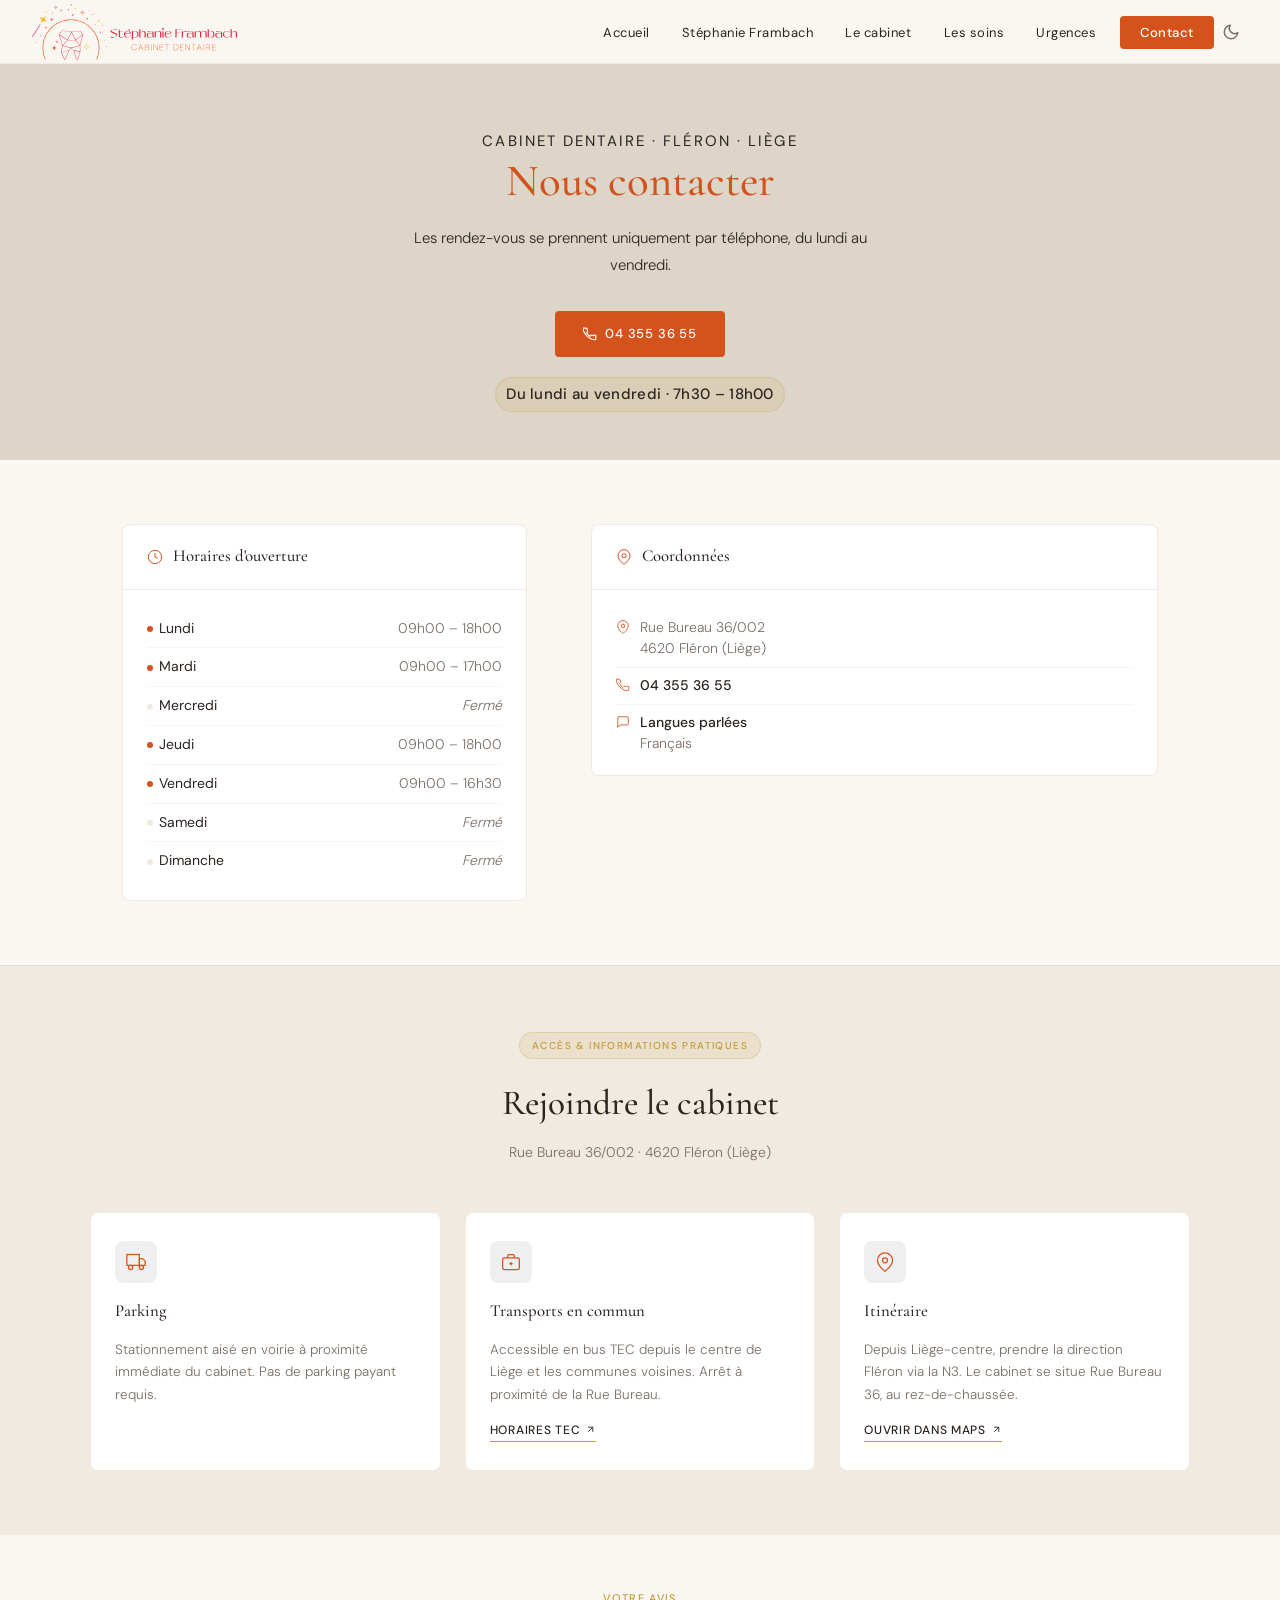
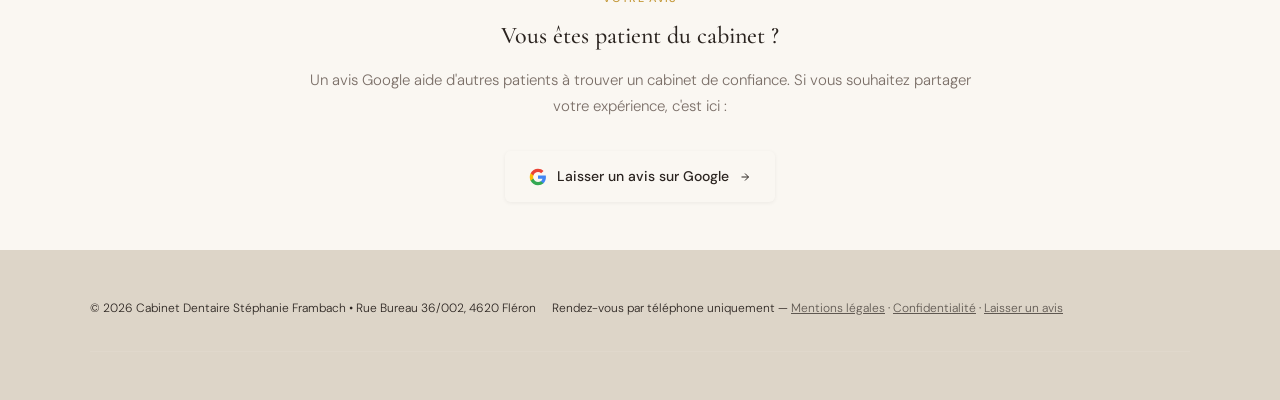
==== commit c1600caf: "Fix: toggle dark/light sorti du menu hamburger, toujours visible dans la nav" ====
--- a/contact.html
+++ b/contact.html
@@ -78,7 +78,7 @@
       padding: 0 2rem;
       display: flex;
       align-items: center;
-      justify-content: space-between;
+      justify-content: flex-start;
       height: 64px;
     }
     .nav-brand {
@@ -113,6 +113,7 @@
     .nav-logo[data-error="true"] { display: none; }
     .nav-logo[data-error="true"] ~ .nav-logo-placeholder { display: block; }
     .nav-links {
+      order: 2; margin-left: auto;
       display: flex;
       list-style: none;
       gap: 0;
@@ -153,6 +154,7 @@
     .nav-cta:hover { background: var(--orange-hover) !important; }
     .nav-theme-li { display: flex; align-items: center; margin-left: 4px; }
     .theme-toggle {
+      order: 3;
       background: none;
       border: none;
       cursor: pointer;
@@ -568,6 +570,7 @@
     @media (max-width: 768px) {
       .nav-links { display: none; }
       .nav-hamburger { display: flex; flex-direction: column; gap: 4px; }
+      .theme-toggle { margin-left: auto; order: 3; }
       .nav-hamburger span { display: block; width: 22px; height: 1.5px; background: var(--texte); border-radius: 1px; }
       .nav-links.open {
         display: flex;
@@ -615,6 +618,7 @@
         <span>Dentiste généraliste · Fléron</span>
       </span>
     </a>
+    <button class="theme-toggle" onclick="toggleTheme()" aria-label="Changer le thème"><svg class="icon-sun" viewBox="0 0 24 24" fill="none" stroke="currentColor" stroke-width="2" stroke-linecap="round" stroke-linejoin="round"><circle cx="12" cy="12" r="5"/><line x1="12" y1="1" x2="12" y2="3"/><line x1="12" y1="21" x2="12" y2="23"/><line x1="4.22" y1="4.22" x2="5.64" y2="5.64"/><line x1="18.36" y1="18.36" x2="19.78" y2="19.78"/><line x1="1" y1="12" x2="3" y2="12"/><line x1="21" y1="12" x2="23" y2="12"/><line x1="4.22" y1="19.78" x2="5.64" y2="18.36"/><line x1="18.36" y1="5.64" x2="19.78" y2="4.22"/></svg><svg class="icon-moon" viewBox="0 0 24 24" fill="none" stroke="currentColor" stroke-width="2" stroke-linecap="round" stroke-linejoin="round"><path d="M21 12.79A9 9 0 1 1 11.21 3 7 7 0 0 0 21 12.79z"/></svg></button>
     <button class="nav-hamburger" id="hamburger" aria-label="Menu" onclick="document.querySelector('.nav-links').classList.toggle('open')">
       <span></span><span></span><span></span>
     </button>
@@ -625,7 +629,6 @@
       <li><a href="les-soins.html">Les soins</a></li>
       <li><a href="urgences.html">Urgences</a></li>
       <li><a href="contact.html" class="nav-cta">Contact</a></li>
-      <li class="nav-theme-li"><button class="theme-toggle" onclick="toggleTheme()" aria-label="Changer le thème"><svg class="icon-sun" viewBox="0 0 24 24" fill="none" stroke="currentColor" stroke-width="2" stroke-linecap="round" stroke-linejoin="round"><circle cx="12" cy="12" r="5"/><line x1="12" y1="1" x2="12" y2="3"/><line x1="12" y1="21" x2="12" y2="23"/><line x1="4.22" y1="4.22" x2="5.64" y2="5.64"/><line x1="18.36" y1="18.36" x2="19.78" y2="19.78"/><line x1="1" y1="12" x2="3" y2="12"/><line x1="21" y1="12" x2="23" y2="12"/><line x1="4.22" y1="19.78" x2="5.64" y2="18.36"/><line x1="18.36" y1="5.64" x2="19.78" y2="4.22"/></svg><svg class="icon-moon" viewBox="0 0 24 24" fill="none" stroke="currentColor" stroke-width="2" stroke-linecap="round" stroke-linejoin="round"><path d="M21 12.79A9 9 0 1 1 11.21 3 7 7 0 0 0 21 12.79z"/></svg></button></li>
     </ul>
   </nav>
 
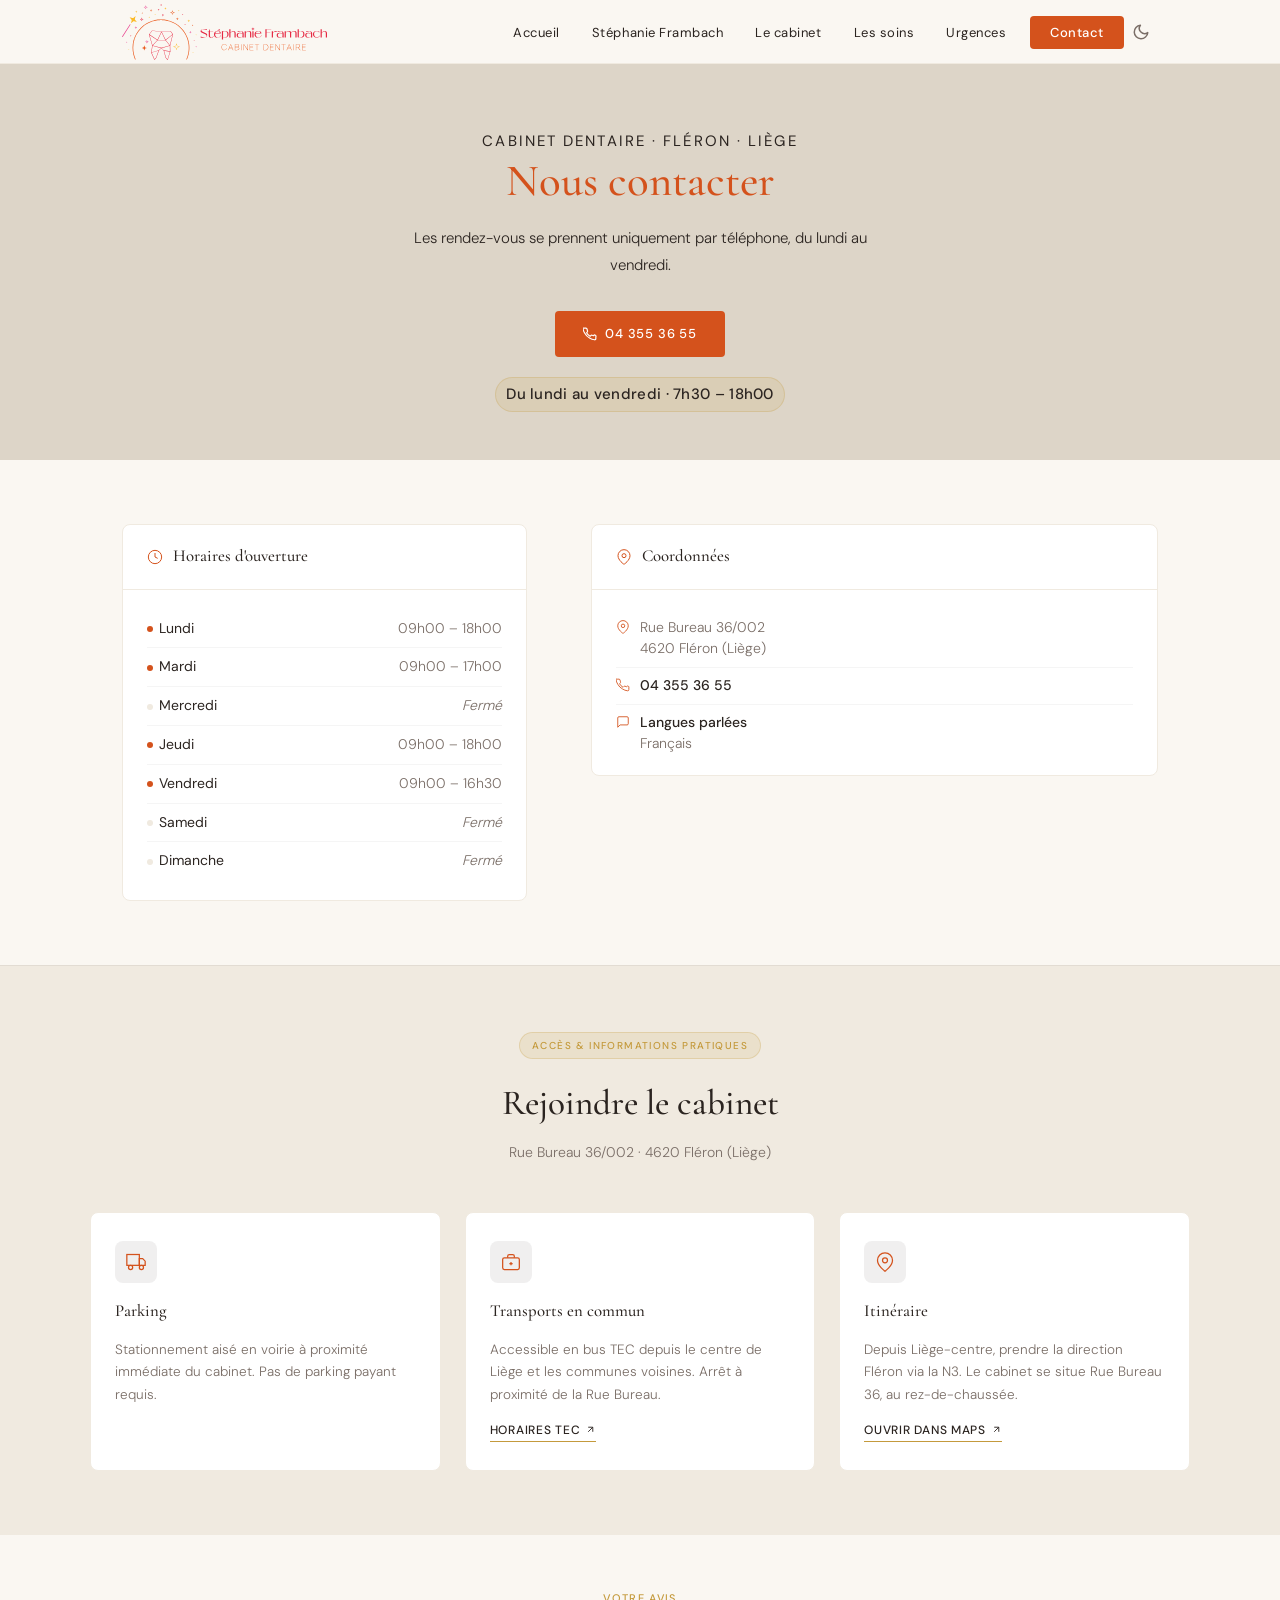
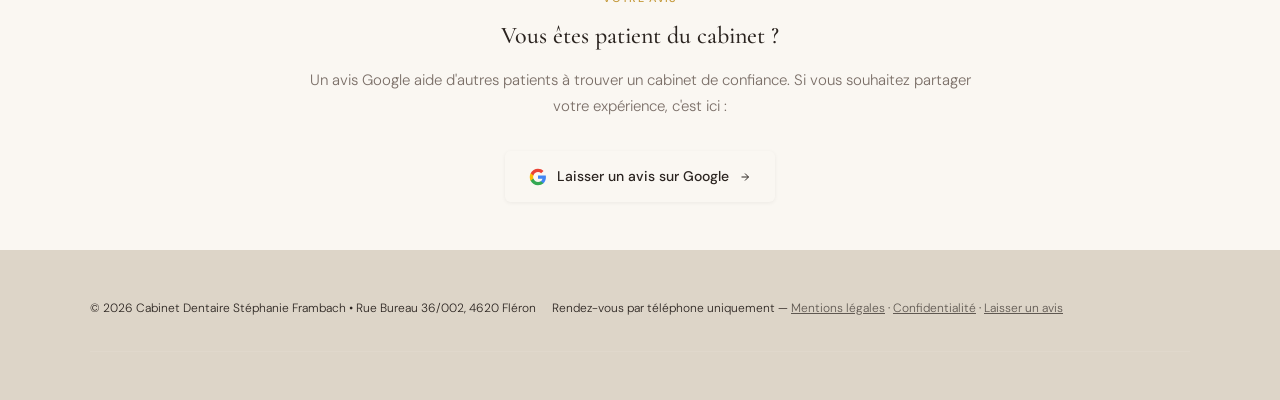
==== commit 82064568: "Fix: centrage navigation aligné sur le contenu dans toutes les pages Co-Authored-By: Claude Sonnet 4" ====
--- a/contact.html
+++ b/contact.html
@@ -6,16 +6,16 @@
   <title>Contact — Cabinet Dentaire Stéphanie Frambach · Fléron</title>
   <meta name="description" content="Contactez le Cabinet Dentaire Stéphanie Frambach à Fléron. Rendez-vous par téléphone au 04 355 36 55. Adresse, horaires, accès et informations pratiques.">
   <link rel="stylesheet" href="fonts/fonts.css">
-  <link rel="canonical" href="https://www.frambach-dentiste.be/contact.html">
+  <link rel="canonical" href="https://www.dentisteframbach.com/contact.html">
   <meta property="og:type"         content="website">
   <meta property="og:site_name"    content="Cabinet Dentaire Stéphanie Frambach">
   <meta property="og:locale"       content="fr_BE">
-  <meta property="og:url"          content="https://www.frambach-dentiste.be/contact.html">
+  <meta property="og:url"          content="https://www.dentisteframbach.com/contact.html">
   <meta property="og:title"        content="Contact — Cabinet Dentaire Stéphanie Frambach · Fléron">
   <meta property="og:description"  content="Contactez le Cabinet Dentaire Stéphanie Frambach à Fléron. Rendez-vous par téléphone au 04 355 36 55. Adresse, horaires, accès et informations pratiques.">
-  <meta property="og:image"        content="https://www.frambach-dentiste.be/images/og-cover.jpg">
-  <meta property="og:image:width"  content="1200">
-  <meta property="og:image:height" content="630">
+  <meta property="og:image"        content="https://www.dentisteframbach.com/images/cabinet.jpg">
+  <meta property="og:image:width"  content="1449">
+  <meta property="og:image:height" content="1085">
   <link rel="icon" type="image/png" href="images/favicon.png">
   <script>!function(){var t=localStorage.getItem("theme"),d=window.matchMedia&&window.matchMedia("(prefers-color-scheme:dark)").matches;document.documentElement.setAttribute("data-theme",t||(d?"dark":"light"))}();</script>
   <style>
@@ -75,11 +75,16 @@
       position: sticky;
       top: 0;
       z-index: 100;
+      height: 64px;
+      display: flex;
+      justify-content: center;
+    }
+    .nav-inner {
+      max-width: 1100px;
+      width: 100%;
       padding: 0 2rem;
       display: flex;
       align-items: center;
-      justify-content: flex-start;
-      height: 64px;
     }
     .nav-brand {
       display: flex;
@@ -154,7 +159,7 @@
     .nav-cta:hover { background: var(--orange-hover) !important; }
     .nav-theme-li { display: flex; align-items: center; margin-left: 4px; }
     .theme-toggle {
-      order: 3;
+      order: 4;
       background: none;
       border: none;
       cursor: pointer;
@@ -171,7 +176,7 @@
     .theme-toggle .icon-moon { display: block; }
     [data-theme="dark"] .theme-toggle .icon-sun { display: block; }
     [data-theme="dark"] .theme-toggle .icon-moon { display: none; }
-    .nav-hamburger { display: none; background: none; border: none; cursor: pointer; padding: 4px; }
+    .nav-hamburger { display: none; background: none; border: none; cursor: pointer; padding: 4px; order: 3; }
 
     /* ─── PAGE HERO ─── */
     .page-hero {
@@ -569,8 +574,8 @@
     /* ─── MOBILE ─── */
     @media (max-width: 768px) {
       .nav-links { display: none; }
-      .nav-hamburger { display: flex; flex-direction: column; gap: 4px; }
-      .theme-toggle { margin-left: auto; order: 3; }
+      .nav-hamburger { display: flex; flex-direction: column; gap: 4px; margin-left: auto; }
+      .theme-toggle { margin-left: 8px; order: 4; }
       .nav-hamburger span { display: block; width: 22px; height: 1.5px; background: var(--texte); border-radius: 1px; }
       .nav-links.open {
         display: flex;
@@ -606,6 +611,7 @@
 
   <!-- NAVIGATION -->
   <nav id="nav">
+    <div class="nav-inner">
     <a href="index.html" class="nav-brand">
       <img
         src="images/logo-frambach.svg"
@@ -630,6 +636,7 @@
       <li><a href="urgences.html">Urgences</a></li>
       <li><a href="contact.html" class="nav-cta">Contact</a></li>
     </ul>
+    </div>
   </nav>
 
   <!-- PAGE HERO -->
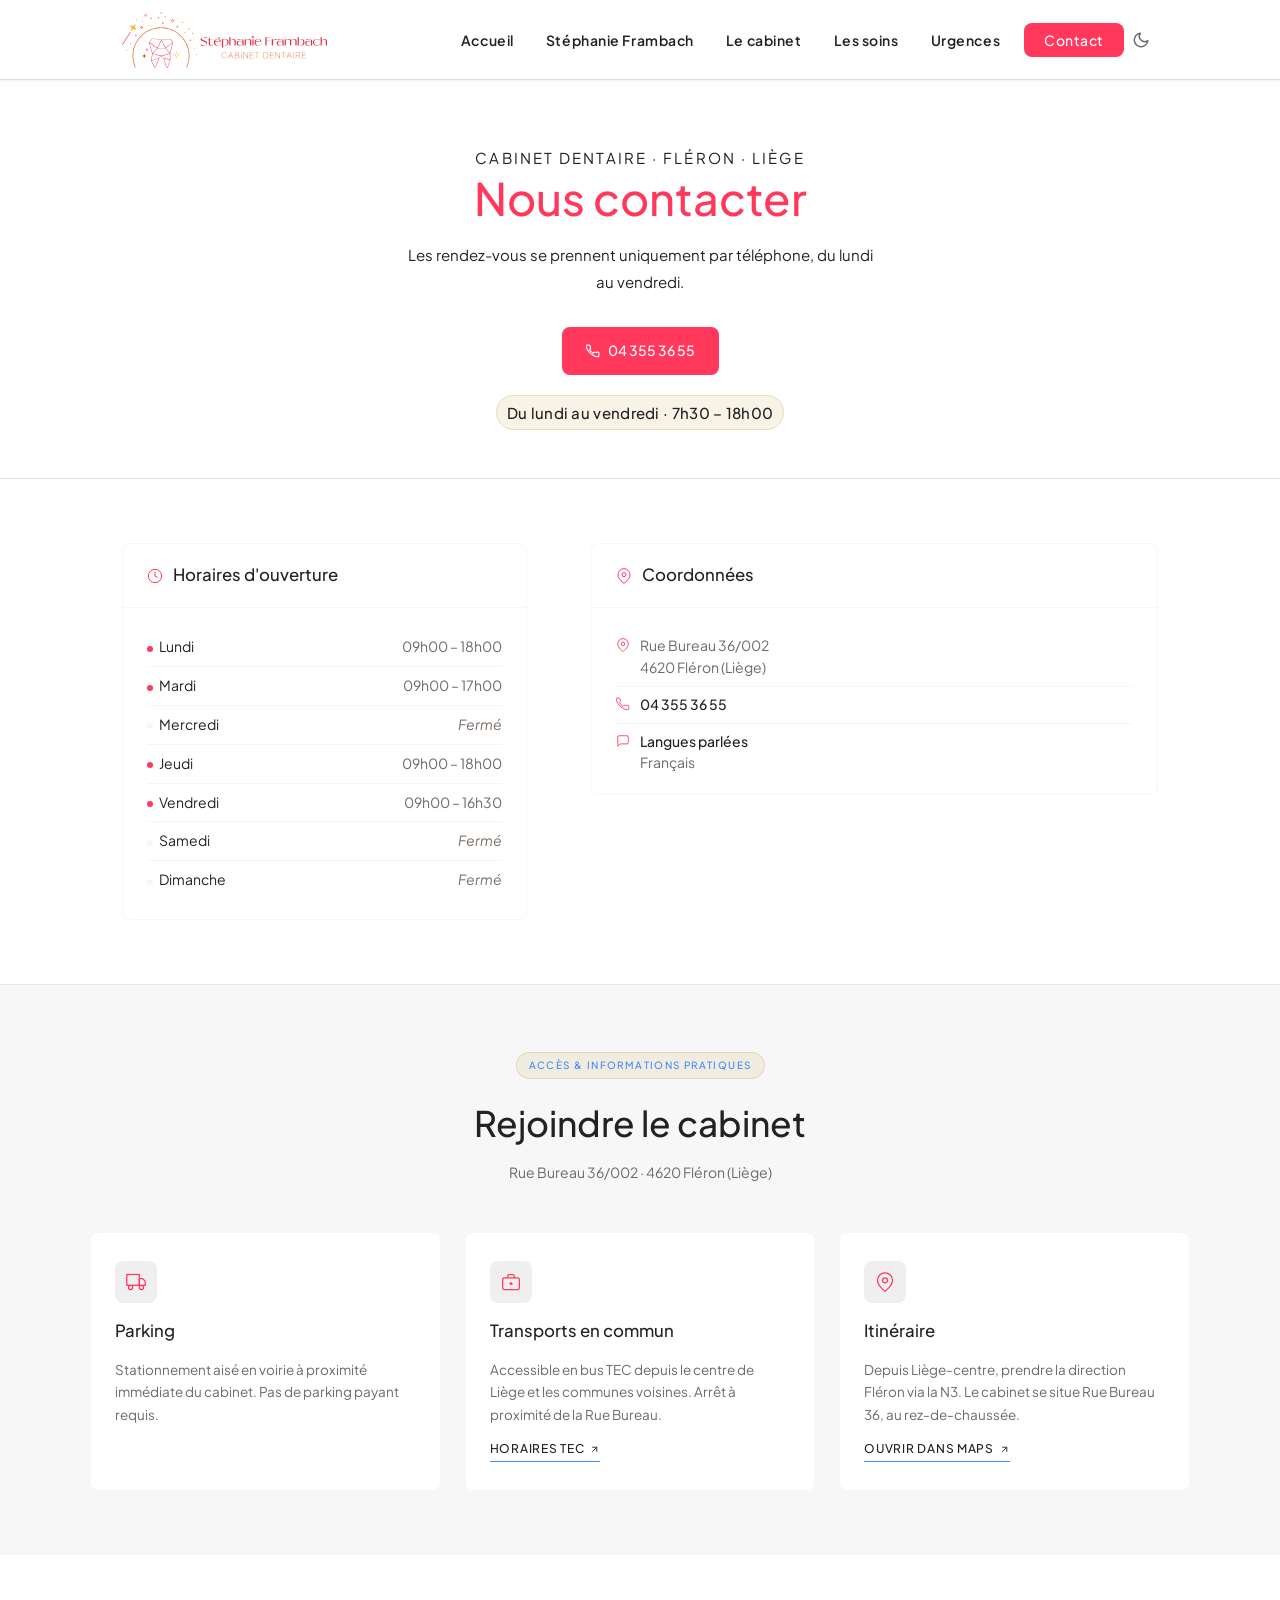
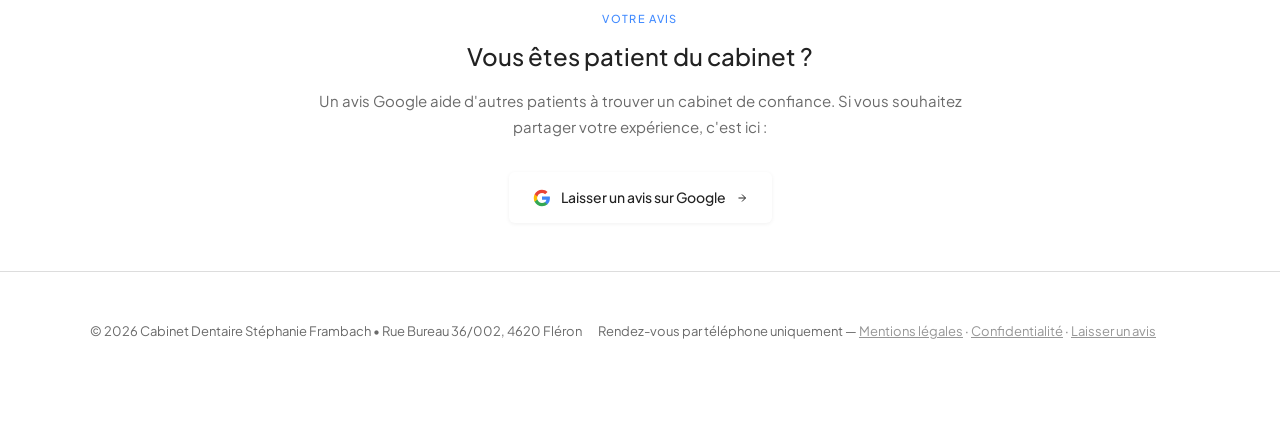
==== commit dbba5906: "Style: design system Airbnb appliqué sur les 8 pages - Palette tokens Airbnb (Rausch #ff385c, Ink #2" ====
--- a/contact.html
+++ b/contact.html
@@ -6,6 +6,9 @@
   <title>Contact — Cabinet Dentaire Stéphanie Frambach · Fléron</title>
   <meta name="description" content="Contactez le Cabinet Dentaire Stéphanie Frambach à Fléron. Rendez-vous par téléphone au 04 355 36 55. Adresse, horaires, accès et informations pratiques.">
   <link rel="stylesheet" href="fonts/fonts.css">
+  <link rel="preconnect" href="https://fonts.googleapis.com">
+  <link rel="preconnect" href="https://fonts.gstatic.com" crossorigin>
+  <link href="https://fonts.googleapis.com/css2?family=Plus+Jakarta+Sans:ital,wght@0,400;0,500;0,600;0,700;1,400&display=swap" rel="stylesheet">
   <link rel="canonical" href="https://www.dentisteframbach.com/contact.html">
   <meta property="og:type"         content="website">
   <meta property="og:site_name"    content="Cabinet Dentaire Stéphanie Frambach">
@@ -22,46 +25,46 @@
     *, *::before, *::after { box-sizing: border-box; margin: 0; padding: 0; }
 
     :root {
-      --bg:            #FAF7F2;
-      --surface:       #FFFFFF;
-      --surface-alt:   #F0EAE0;
-      --surface-deep:  #DDD5C8;
-      --border:        #DDD5C8;
-      --border-subtle: #EDE8E1;
-      --texte:         #2B2420;
-      --texte-doux:    #7A6E67;
-      --orange:        #D4521C;
-      --orange-hover:  #B84418;
-      --orange-soft:   #F5E5DC;
-      --or:            #C49A3C;
-      --or-pale:       #DDB96A;
-      --or-dk:         #9A7522;
-      --serif: 'Cormorant Garamond', Georgia, serif;
-      --sans:  'DM Sans', system-ui, sans-serif;
+      --bg:            #ffffff;
+      --surface:       #ffffff;
+      --surface-alt:   #f7f7f7;
+      --surface-deep:  #f2f2f2;
+      --border:        #dddddd;
+      --border-subtle: #ebebeb;
+      --texte:         #222222;
+      --texte-doux:    #6a6a6a;
+      --orange:        #ff385c;
+      --orange-hover:  #e00b41;
+      --orange-soft:   #ffd1da;
+      --or:            #428bff;
+      --or-pale:       #6a6a6a;
+      --or-dk:         #222222;
+      --serif: 'Plus Jakarta Sans', 'Airbnb Cereal VF', Circular, -apple-system, system-ui, sans-serif;
+      --sans:  'Plus Jakarta Sans', 'Airbnb Cereal VF', Circular, -apple-system, system-ui, sans-serif;
     }
 
     [data-theme="dark"] {
-      --bg:            #130E0B;
-      --surface:       #1C1410;
-      --surface-alt:   #261A14;
-      --surface-deep:  #301F17;
-      --border:        #3A2920;
-      --border-subtle: #251A14;
-      --texte:         #F2EDE6;
-      --texte-doux:    #A89990;
-      --orange:        #E0622A;
-      --orange-hover:  #F07040;
-      --orange-soft:   #2E1A10;
-      --or:            #D4A848;
-      --or-pale:       #C49A3C;
-      --or-dk:         #A87C28;
+      --bg:            #1a1a1a;
+      --surface:       #222222;
+      --surface-alt:   #2a2a2a;
+      --surface-deep:  #333333;
+      --border:        #3a3a3a;
+      --border-subtle: #2e2e2e;
+      --texte:         #f7f7f7;
+      --texte-doux:    #929292;
+      --orange:        #ff385c;
+      --orange-hover:  #e00b41;
+      --orange-soft:   #3a1020;
+      --or:            #428bff;
+      --or-pale:       #929292;
+      --or-dk:         #f7f7f7;
     }
 
     html { scroll-behavior: smooth; }
 
     body {
       font-family: var(--sans);
-      font-weight: 300;
+      font-weight: 400;
       color: var(--texte);
       background: var(--bg);
       line-height: 1.7;
@@ -70,12 +73,13 @@
 
     /* ─── NAV ─── */
     nav {
-      background: var(--bg);
-      border-bottom: 1px solid var(--surface-alt);
+      background: var(--surface);
+      border-bottom: 1px solid var(--border);
+      box-shadow: rgba(0,0,0,0.02) 0 0 0 1px, rgba(0,0,0,0.04) 0 2px 6px 0;
       position: sticky;
       top: 0;
       z-index: 100;
-      height: 64px;
+      height: 80px;
       display: flex;
       justify-content: center;
     }
@@ -127,8 +131,8 @@
     .nav-links a {
       text-decoration: none;
       color: var(--texte);
-      font-size: 13px;
-      font-weight: 400;
+      font-size: 14px;
+      font-weight: 600;
       letter-spacing: 0.04em;
       padding: 8px 16px;
       border-radius: 4px;
@@ -151,7 +155,7 @@
       background: var(--orange) !important;
       color: var(--surface) !important;
       padding: 8px 20px !important;
-      border-radius: 4px !important;
+      border-radius: 8px !important;
       font-weight: 500 !important;
       margin-left: 8px;
       transition: background 0.2s !important;
@@ -180,7 +184,8 @@
 
     /* ─── PAGE HERO ─── */
     .page-hero {
-      background: var(--surface-deep);
+      background: var(--surface);
+      border-bottom: 1px solid var(--border);
       padding: 4rem 2rem 3rem;
       text-align: center;
       position: relative;
@@ -232,17 +237,18 @@
       align-items: center;
       gap: 8px;
       background: var(--orange);
-      color: var(--surface);
+      color: #ffffff;
       text-decoration: none;
-      padding: 12px 28px;
-      border-radius: 4px;
-      font-size: 13px;
-      font-weight: 500;
-      letter-spacing: 0.06em;
-      text-transform: uppercase;
-      transition: background 0.2s, transform 0.15s;
-    }
-    .btn-primary:hover { background: var(--orange-hover); transform: translateY(-1px); }
+      padding: 14px 24px;
+      border-radius: 8px;
+      font-size: 14px;
+      font-weight: 500;
+      height: 48px;
+      letter-spacing: 0;
+      text-transform: none;
+      transition: background 0.2s;
+    }
+    .btn-primary:hover { background: var(--orange-hover); }
 
     /* ─── HORAIRE BADGE ─── */
     .horaire-badge {
@@ -537,7 +543,8 @@
 
     /* ─── FOOTER ─── */
     footer {
-      background: var(--surface-deep);
+      background: var(--surface);
+      border-top: 1px solid var(--border);
       padding: 3rem 2rem 1.5rem;
     }
     .footer-inner {
@@ -561,7 +568,7 @@
       flex-wrap: wrap;
       gap: 1rem;
     }
-    .footer-copy { font-size: 12px; color: var(--texte); }
+    .footer-copy { font-size: 13px; color: var(--texte-doux); }
     .footer-copy a { color: inherit; text-decoration: underline; opacity: 0.7; }
     .footer-copy a:hover { opacity: 1; }
 
@@ -581,7 +588,7 @@
         display: flex;
         flex-direction: column;
         position: absolute;
-        top: 64px;
+        top: 80px;
         left: 0; right: 0;
         background: var(--surface);
         border-bottom: 1px solid var(--surface-alt);
@@ -600,6 +607,13 @@
       .access-card { grid-template-columns: 1fr 1fr; }
       .acces-grid { grid-template-columns: 1fr; }
       footer .footer-top { flex-direction: column; }
+
+      /* ─── TYPOGRAPHIE MOBILE ─── */
+      body { font-weight: 400; line-height: 1.75; }
+      .page-hero h1 { line-height: 1.3; }
+      .page-hero p { font-size: 1rem; line-height: 1.8; }
+      .section-title { line-height: 1.35; }
+      .btn-primary, .btn-secondary { font-size: 0.875rem; padding: 11px 22px; }
     }
 
     @media (max-width: 480px) {
